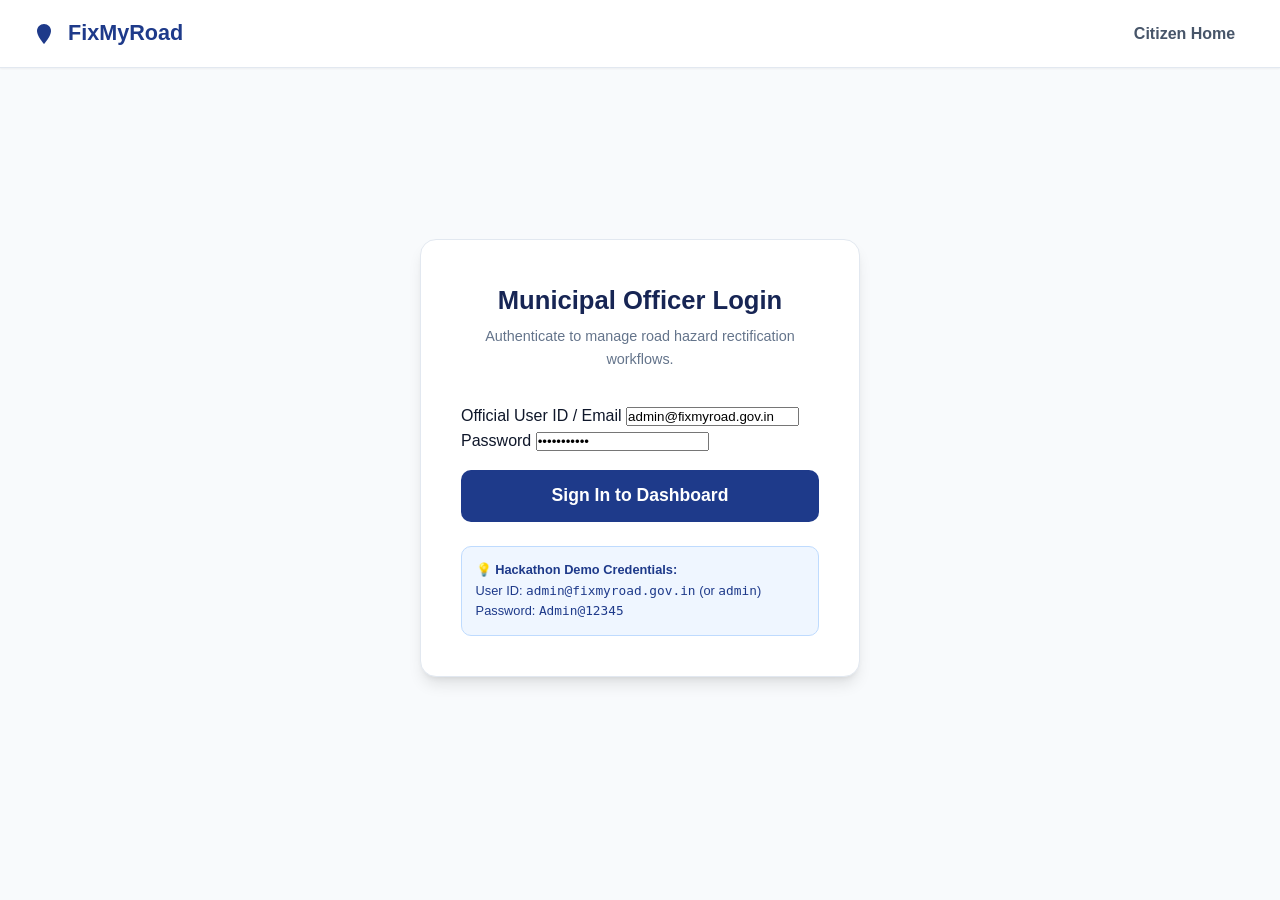
==== frontend/admin-login.html @ cb4b34fd "Initial commit of website code" ====
<!DOCTYPE html>
<html lang="en">
<head>
  <meta charset="UTF-8">
  <meta name="viewport" content="width=device-width, initial-scale=1.0">
  <title>Admin Login — FixMyRoad Municipal Portal</title>
  <link rel="stylesheet" href="css/style.css">
  <link rel="stylesheet" href="css/admin.css">
</head>
<body>
  <nav class="navbar">
    <a href="index.html" class="nav-brand">
      <svg width="24" height="24" viewBox="0 0 24 24" fill="#1e3a8a"><path d="M12 2C8.13 2 5 5.13 5 9c0 5.25 7 13 7 13s7-7.75 7-13c0-3.87-3.13-7-7-7z"/></svg>
      FixMyRoad
    </a>
    <div class="nav-links">
      <a href="index.html" class="nav-link">Citizen Home</a>
    </div>
  </nav>

  <div class="login-container">
    <div class="login-card">
      <div class="login-header">
        <h1>Municipal Officer Login</h1>
        <p style="color:#64748b; font-size:0.9rem; margin-top:0.25rem;">Authenticate to manage road hazard rectification workflows.</p>
      </div>

      <div id="login-error" style="display:none; background:#fee2e2; border-left:4px solid #dc2626; color:#991b1b; padding:0.75rem; border-radius:4px; font-size:0.85rem; margin-bottom:1.25rem; font-weight:600;"></div>

      <form id="admin-login-form">
        <div class="form-group">
          <label class="form-label" for="admin-userid">Official User ID / Email</label>
          <input type="text" id="admin-userid" class="form-control" value="admin@fixmyroad.gov.in" placeholder="admin@fixmyroad.gov.in" required>
        </div>

        <div class="form-group">
          <label class="form-label" for="admin-password">Password</label>
          <input type="password" id="admin-password" class="form-control" value="Admin@12345" placeholder="••••••••" required>
        </div>

        <button type="submit" id="btn-login" class="btn btn-primary btn-block btn-lg" style="margin-top:1rem;">
          Sign In to Dashboard
        </button>
      </form>

      <div class="login-helper-box">
        <strong>💡 Hackathon Demo Credentials:</strong><br>
        User ID: <code>admin@fixmyroad.gov.in</code> (or <code>admin</code>)<br>
        Password: <code>Admin@12345</code>
      </div>
    </div>
  </div>

  <script src="js/config.js"></script>
  <script src="js/main.js"></script>
  <script src="js/auth.js"></script>
</body>
</html>
---- frontend/css/style.css ----
:root {
  --primary: #1e3a8a;
  --primary-light: #3b82f6;
  --primary-dark: #172554;
  --secondary: #0f766e;
  --accent: #f59e0b;
  --danger: #dc2626;
  --danger-light: #fee2e2;
  --warning: #d97706;
  --warning-light: #fef3c7;
  --success: #16a34a;
  --success-light: #dcfce7;
  --overdue-bg: #450a0a;
  --overdue-text: #fecaca;
  
  --bg-main: #f8fafc;
  --bg-card: #ffffff;
  --border-color: #e2e8f0;
  
  --text-primary: #0f172a;
  --text-secondary: #475569;
  --text-muted: #94a3b8;
  
  --font-sans: -apple-system, BlinkMacSystemFont, "Segoe UI", Roboto, "Helvetica Neue", Arial, sans-serif;
  --radius-sm: 6px;
  --radius-md: 10px;
  --radius-lg: 16px;
  --shadow-sm: 0 1px 2px 0 rgb(0 0 0 / 0.05);
  --shadow-md: 0 4px 6px -1px rgb(0 0 0 / 0.1), 0 2px 4px -2px rgb(0 0 0 / 0.1);
  --shadow-lg: 0 10px 15px -3px rgb(0 0 0 / 0.1), 0 4px 6px -4px rgb(0 0 0 / 0.1);
}

* {
  box-sizing: border-box;
  margin: 0;
  padding: 0;
}

body {
  font-family: var(--font-sans);
  background-color: var(--bg-main);
  color: var(--text-primary);
  line-height: 1.6;
  -webkit-font-smoothing: antialiased;
}

a {
  color: var(--primary-light);
  text-decoration: none;
  transition: color 0.2s ease;
}

a:hover {
  color: var(--primary);
}

.navbar {
  background: #ffffff;
  border-bottom: 1px solid var(--border-color);
  padding: 0.9rem 2rem;
  display: flex;
  justify-content: space-between;
  align-items: center;
  position: sticky;
  top: 0;
  z-index: 1000;
  box-shadow: var(--shadow-sm);
}

.nav-brand {
  display: flex;
  align-items: center;
  gap: 0.75rem;
  font-size: 1.35rem;
  font-weight: 800;
  color: var(--primary);
  text-decoration: none;
}

.brand-badge {
  background: var(--primary-light);
  color: white;
  padding: 0.2rem 0.5rem;
  border-radius: var(--radius-sm);
  font-size: 0.75rem;
  font-weight: 600;
  text-transform: uppercase;
}

.nav-links {
  display: flex;
  align-items: center;
  gap: 1.25rem;
}

.nav-link {
  font-weight: 600;
  color: var(--text-secondary);
  padding: 0.4rem 0.8rem;
  border-radius: var(--radius-sm);
}

.nav-link:hover, .nav-link.active {
  color: var(--primary);
  background: #eff6ff;
}

.btn {
  display: inline-flex;
  align-items: center;
  justify-content: center;
  gap: 0.5rem;
  font-weight: 600;
  font-size: 0.95rem;
  padding: 0.65rem 1.25rem;
  border-radius: var(--radius-md);
  border: 1px solid transparent;
  cursor: pointer;
  transition: all 0.2s ease;
}

.btn-primary {
  background: var(--primary);
  color: white;
}
.btn-primary:hover {
  background: var(--primary-dark);
  color: white;
}

.btn-secondary {
  background: #f1f5f9;
  color: var(--text-primary);
  border-color: var(--border-color);
}
.btn-secondary:hover {
  background: #e2e8f0;
}

.btn-success {
  background: var(--success);
  color: white;
}
.btn-success:hover {
  background: #15803d;
  color: white;
}

.btn-danger {
  background: var(--danger);
  color: white;
}
.btn-danger:hover {
  background: #b91c1c;
  color: white;
}

.btn-lg {
  padding: 0.9rem 1.8rem;
  font-size: 1.1rem;
}

.btn-block {
  width: 100%;
}

.badge {
  display: inline-flex;
  align-items: center;
  gap: 0.35rem;
  padding: 0.25rem 0.65rem;
  border-radius: 9999px;
  font-size: 0.75rem;
  font-weight: 700;
  text-transform: uppercase;
}

.badge-low { background: #e0f2fe; color: #0369a1; }
.badge-medium { background: #fef3c7; color: #b45309; }
.badge-high { background: #ffedd5; color: #c2410c; }
.badge-critical { background: #fee2e2; color: #b91c1c; }
.badge-pending { background: #fef3c7; color: #92400e; }
.badge-progress { background: #e0e7ff; color: #3730a3; }
.badge-rectified { background: #dcfce7; color: #166534; }

.badge-overdue {
  background: #991b1b;
  color: #ffffff;
  padding: 0.3rem 0.65rem;
  border-radius: var(--radius-sm);
  font-size: 0.75rem;
  font-weight: 800;
  letter-spacing: 0.5px;
  animation: pulse-border 2s infinite;
}

@keyframes pulse-border {
  0% { box-shadow: 0 0 0 0 rgba(220, 38, 38, 0.6); }
  70% { box-shadow: 0 0 0 6px rgba(220, 38, 38, 0); }
  100% { box-shadow: 0 0 0 0 rgba(220, 38, 38, 0); }
}

.modal-overlay {
  position: fixed;
  top: 0;
  left: 0;
  right: 0;
  bottom: 0;
  background: rgba(15, 23, 42, 0.65);
  backdrop-filter: blur(4px);
  display: flex;
  align-items: center;
  justify-content: center;
  z-index: 2000;
  opacity: 0;
  visibility: hidden;
  transition: all 0.25s ease;
}

.modal-overlay.active {
  opacity: 1;
  visibility: visible;
}

.modal-content {
  background: white;
  border-radius: var(--radius-lg);
  padding: 2rem;
  width: 90%;
  max-width: 580px;
  max-height: 90vh;
  overflow-y: auto;
  box-shadow: var(--shadow-lg);
  position: relative;
}

.modal-close {
  position: absolute;
  top: 1rem;
  right: 1.25rem;
  background: none;
  border: none;
  font-size: 1.5rem;
  cursor: pointer;
  color: var(--text-muted);
}
.modal-close:hover {
  color: var(--text-primary);
}

#toast-container {
  position: fixed;
  bottom: 1.5rem;
  right: 1.5rem;
  z-index: 3000;
  display: flex;
  flex-direction: column;
  gap: 0.75rem;
}

.toast {
  background: #1e293b;
  color: white;
  padding: 0.9rem 1.25rem;
  border-radius: var(--radius-md);
  box-shadow: var(--shadow-lg);
  font-size: 0.9rem;
  font-weight: 500;
  display: flex;
  align-items: center;
  gap: 0.75rem;
  animation: slide-up 0.3s ease;
}

.toast.success { background: #15803d; }
.toast.error { background: #b91c1c; }
.toast.warning { background: #b45309; }

@keyframes slide-up {
  from { transform: translateY(20px); opacity: 0; }
  to { transform: translateY(0); opacity: 1; }
}

.hero {
  padding: 4.5rem 2rem 3rem;
  text-align: center;
  max-width: 900px;
  margin: 0 auto;
}

.hero-pill {
  display: inline-flex;
  align-items: center;
  gap: 0.5rem;
  background: #fee2e2;
  color: #991b1b;
  padding: 0.35rem 0.9rem;
  border-radius: 9999px;
  font-size: 0.85rem;
  font-weight: 700;
  margin-bottom: 1.5rem;
}

.hero h1 {
  font-size: 2.85rem;
  font-weight: 800;
  color: var(--primary-dark);
  line-height: 1.2;
  margin-bottom: 1.25rem;
}

.hero p {
  font-size: 1.2rem;
  color: var(--text-secondary);
  margin-bottom: 2.5rem;
}

.hero-actions {
  display: flex;
  justify-content: center;
  gap: 1.25rem;
  flex-wrap: wrap;
  margin-bottom: 3.5rem;
}

.stats-grid {
  display: grid;
  grid-template-columns: repeat(auto-fit, minmax(200px, 1fr));
  gap: 1.5rem;
  max-width: 1000px;
  margin: 0 auto 4rem;
  padding: 0 1.5rem;
}

.stat-card {
  background: white;
  padding: 1.75rem 1.25rem;
  border-radius: var(--radius-lg);
  border: 1px solid var(--border-color);
  box-shadow: var(--shadow-sm);
  text-align: center;
}

.stat-card .stat-number {
  font-size: 2.2rem;
  font-weight: 800;
  color: var(--primary);
  margin-bottom: 0.25rem;
}

.stat-card .stat-label {
  font-size: 0.9rem;
  font-weight: 600;
  color: var(--text-secondary);
}

.problem-section {
  background: white;
  border-top: 1px solid var(--border-color);
  border-bottom: 1px solid var(--border-color);
  padding: 4rem 2rem;
}

.section-container {
  max-width: 1000px;
  margin: 0 auto;
}

.section-header {
  text-align: center;
  margin-bottom: 3rem;
}

.section-header h2 {
  font-size: 2rem;
  font-weight: 800;
  color: var(--primary-dark);
  margin-bottom: 0.5rem;
}

.section-header p {
  color: var(--text-secondary);
  font-size: 1.1rem;
}

.features-grid {
  display: grid;
  grid-template-columns: repeat(auto-fit, minmax(280px, 1fr));
  gap: 1.75rem;
}

.feature-box {
  background: var(--bg-main);
  padding: 1.75rem;
  border-radius: var(--radius-md);
  border: 1px solid var(--border-color);
}

.feature-box h3 {
  font-size: 1.15rem;
  font-weight: 700;
  color: var(--primary-dark);
  margin-bottom: 0.5rem;
}

.feature-box p {
  font-size: 0.95rem;
  color: var(--text-secondary);
}

footer {
  text-align: center;
  padding: 2.5rem 1rem;
  color: var(--text-muted);
  font-size: 0.9rem;
}

@media (max-width: 768px) {
  .hero h1 { font-size: 2.1rem; }
  .navbar { padding: 0.8rem 1rem; }
  .nav-links { gap: 0.5rem; }
}
---- frontend/css/admin.css ----
.admin-layout {
  padding: 2rem;
  max-width: 1400px;
  margin: 0 auto;
}

.dashboard-header {
  display: flex;
  justify-content: space-between;
  align-items: center;
  margin-bottom: 2rem;
  flex-wrap: wrap;
  gap: 1rem;
}

.dashboard-title h1 {
  font-size: 1.85rem;
  font-weight: 800;
  color: var(--primary-dark);
}

.dashboard-title p {
  color: var(--text-secondary);
  font-size: 0.95rem;
}

.kpi-grid {
  display: grid;
  grid-template-columns: repeat(auto-fit, minmax(220px, 1fr));
  gap: 1.25rem;
  margin-bottom: 2rem;
}

.kpi-card {
  background: white;
  border-radius: var(--radius-md);
  padding: 1.5rem;
  border: 1px solid var(--border-color);
  box-shadow: var(--shadow-sm);
  display: flex;
  flex-direction: column;
}

.kpi-card.overdue-alert {
  border-color: #f87171;
  background: #fff5f5;
}

.kpi-header {
  display: flex;
  justify-content: space-between;
  align-items: center;
  margin-bottom: 0.5rem;
}

.kpi-title {
  font-size: 0.85rem;
  font-weight: 700;
  color: var(--text-secondary);
  text-transform: uppercase;
}

.kpi-value {
  font-size: 2.2rem;
  font-weight: 800;
  color: var(--text-primary);
}

.kpi-card.overdue-alert .kpi-value {
  color: #b91c1c;
}

.table-controls {
  background: white;
  border: 1px solid var(--border-color);
  border-radius: var(--radius-md) var(--radius-md) 0 0;
  padding: 1.25rem;
  display: flex;
  justify-content: space-between;
  align-items: center;
  gap: 1rem;
  flex-wrap: wrap;
}

.search-input {
  max-width: 320px;
}

.filter-pills {
  display: flex;
  gap: 0.5rem;
  flex-wrap: wrap;
}

.filter-btn {
  background: #f1f5f9;
  border: 1px solid var(--border-color);
  padding: 0.45rem 0.9rem;
  border-radius: 9999px;
  font-size: 0.8rem;
  font-weight: 600;
  cursor: pointer;
  color: var(--text-secondary);
}

.filter-btn.active {
  background: var(--primary);
  color: white;
  border-color: var(--primary);
}

.table-responsive {
  background: white;
  border: 1px solid var(--border-color);
  border-top: none;
  border-radius: 0 0 var(--radius-md) var(--radius-md);
  overflow-x: auto;
  box-shadow: var(--shadow-sm);
  margin-bottom: 2rem;
}

.admin-table {
  width: 100%;
  border-collapse: collapse;
  text-align: left;
  font-size: 0.9rem;
}

.admin-table th {
  background: #f8fafc;
  padding: 0.9rem 1rem;
  font-weight: 700;
  color: var(--text-secondary);
  border-bottom: 1px solid var(--border-color);
  white-space: nowrap;
}

.admin-table td {
  padding: 1rem;
  border-bottom: 1px solid var(--border-color);
  vertical-align: middle;
}

.admin-table tr:hover {
  background: #f8fafc;
}

.table-report-id {
  font-family: monospace;
  font-weight: 700;
  color: var(--primary);
}

.table-actions {
  display: flex;
  gap: 0.5rem;
}

.admin-map-wrapper {
  background: white;
  border: 1px solid var(--border-color);
  border-radius: var(--radius-md);
  padding: 1.25rem;
  margin-bottom: 2rem;
}

#admin-map {
  height: 420px;
  border-radius: var(--radius-md);
  width: 100%;
}

.login-container {
  min-height: calc(100vh - 120px);
  display: flex;
  align-items: center;
  justify-content: center;
  padding: 2rem;
}

.login-card {
  background: white;
  border: 1px solid var(--border-color);
  border-radius: var(--radius-lg);
  padding: 2.5rem;
  width: 100%;
  max-width: 440px;
  box-shadow: var(--shadow-lg);
}

.login-header {
  text-align: center;
  margin-bottom: 2rem;
}

.login-header h1 {
  font-size: 1.6rem;
  font-weight: 800;
  color: var(--primary-dark);
}

.login-helper-box {
  background: #eff6ff;
  border: 1px solid #bfdbfe;
  border-radius: var(--radius-md);
  padding: 0.85rem;
  font-size: 0.8rem;
  color: #1e3a8a;
  margin-top: 1.5rem;
}
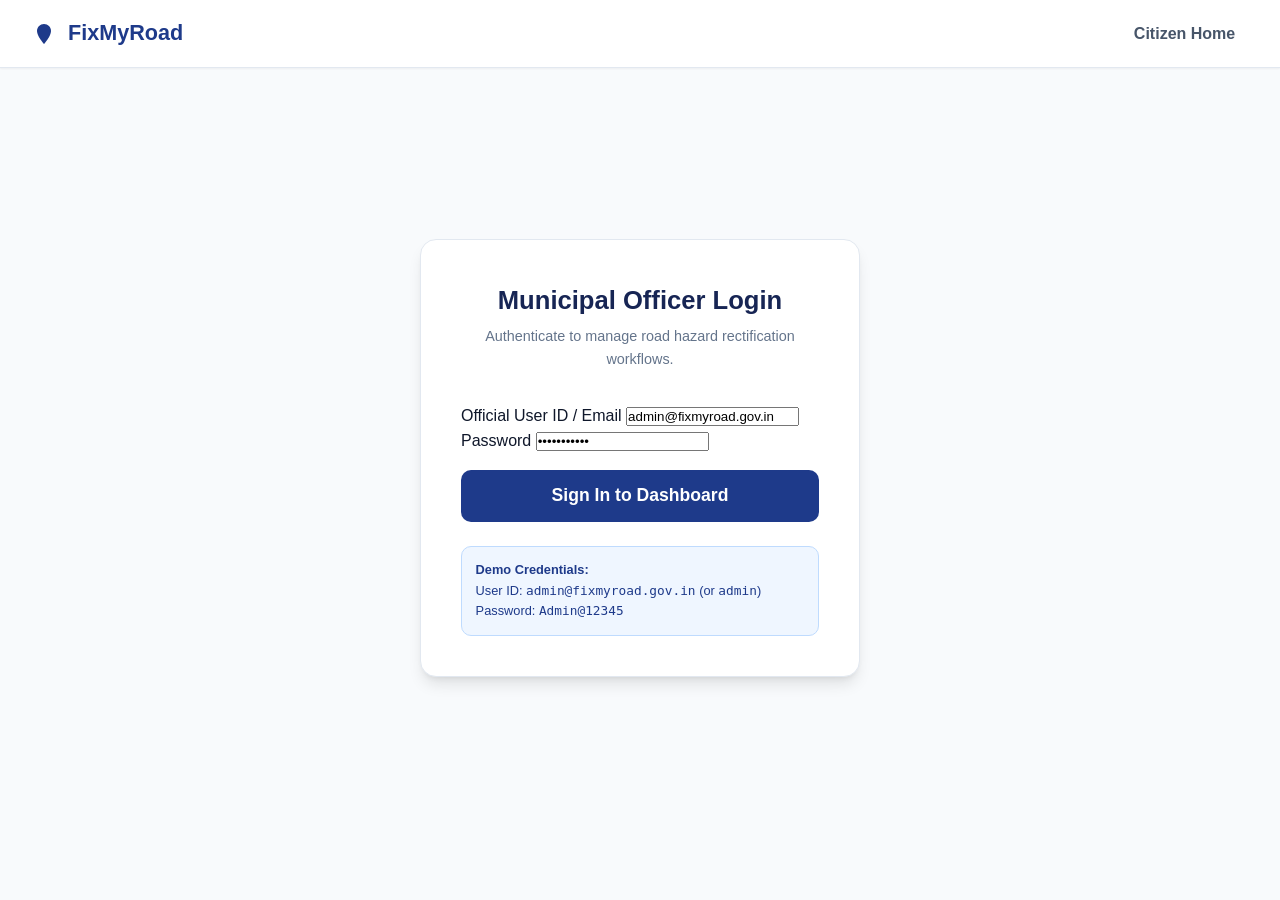
==== commit 3b0ccbc9: "Update demo credentials text in admin login page" ====
--- a/frontend/admin-login.html
+++ b/frontend/admin-login.html
@@ -44,7 +44,7 @@
       </form>
 
       <div class="login-helper-box">
-        <strong>💡 Hackathon Demo Credentials:</strong><br>
+        <strong>Demo Credentials:</strong><br>
         User ID: <code>admin@fixmyroad.gov.in</code> (or <code>admin</code>)<br>
         Password: <code>Admin@12345</code>
       </div>
